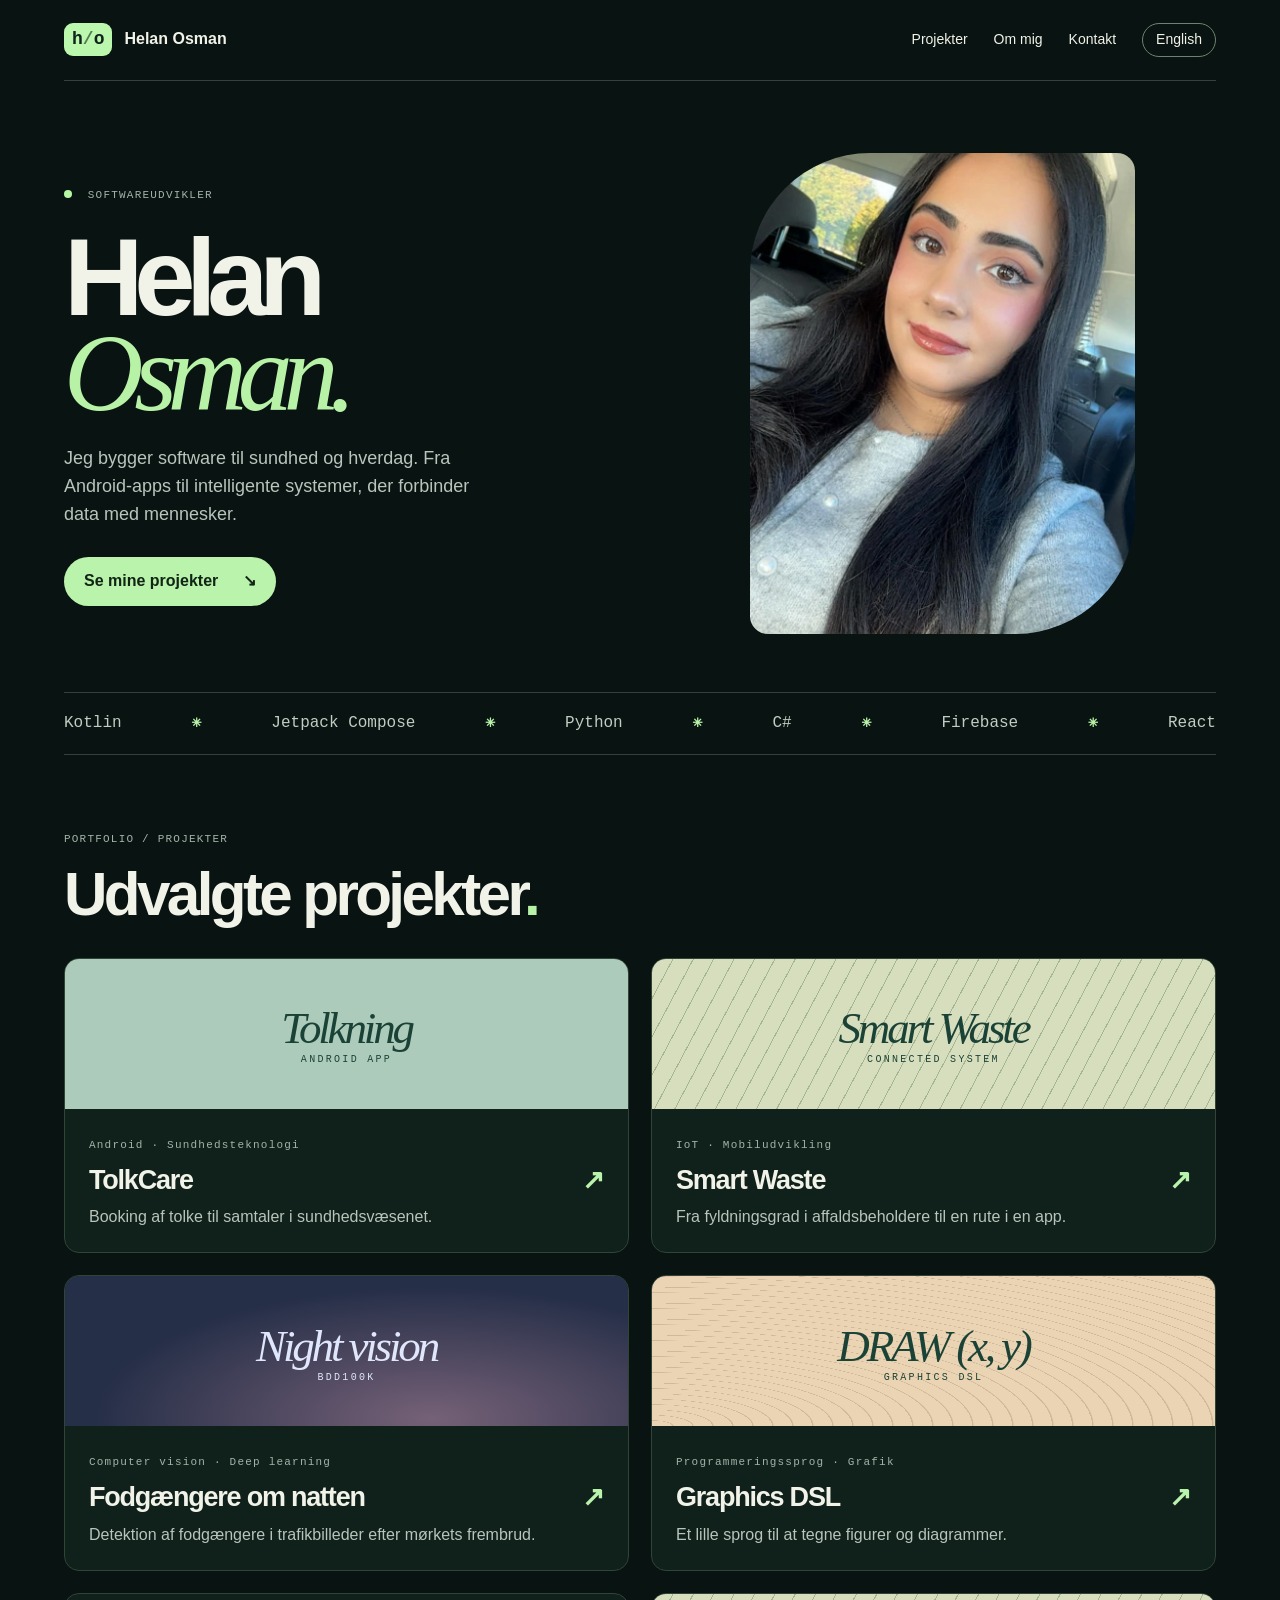
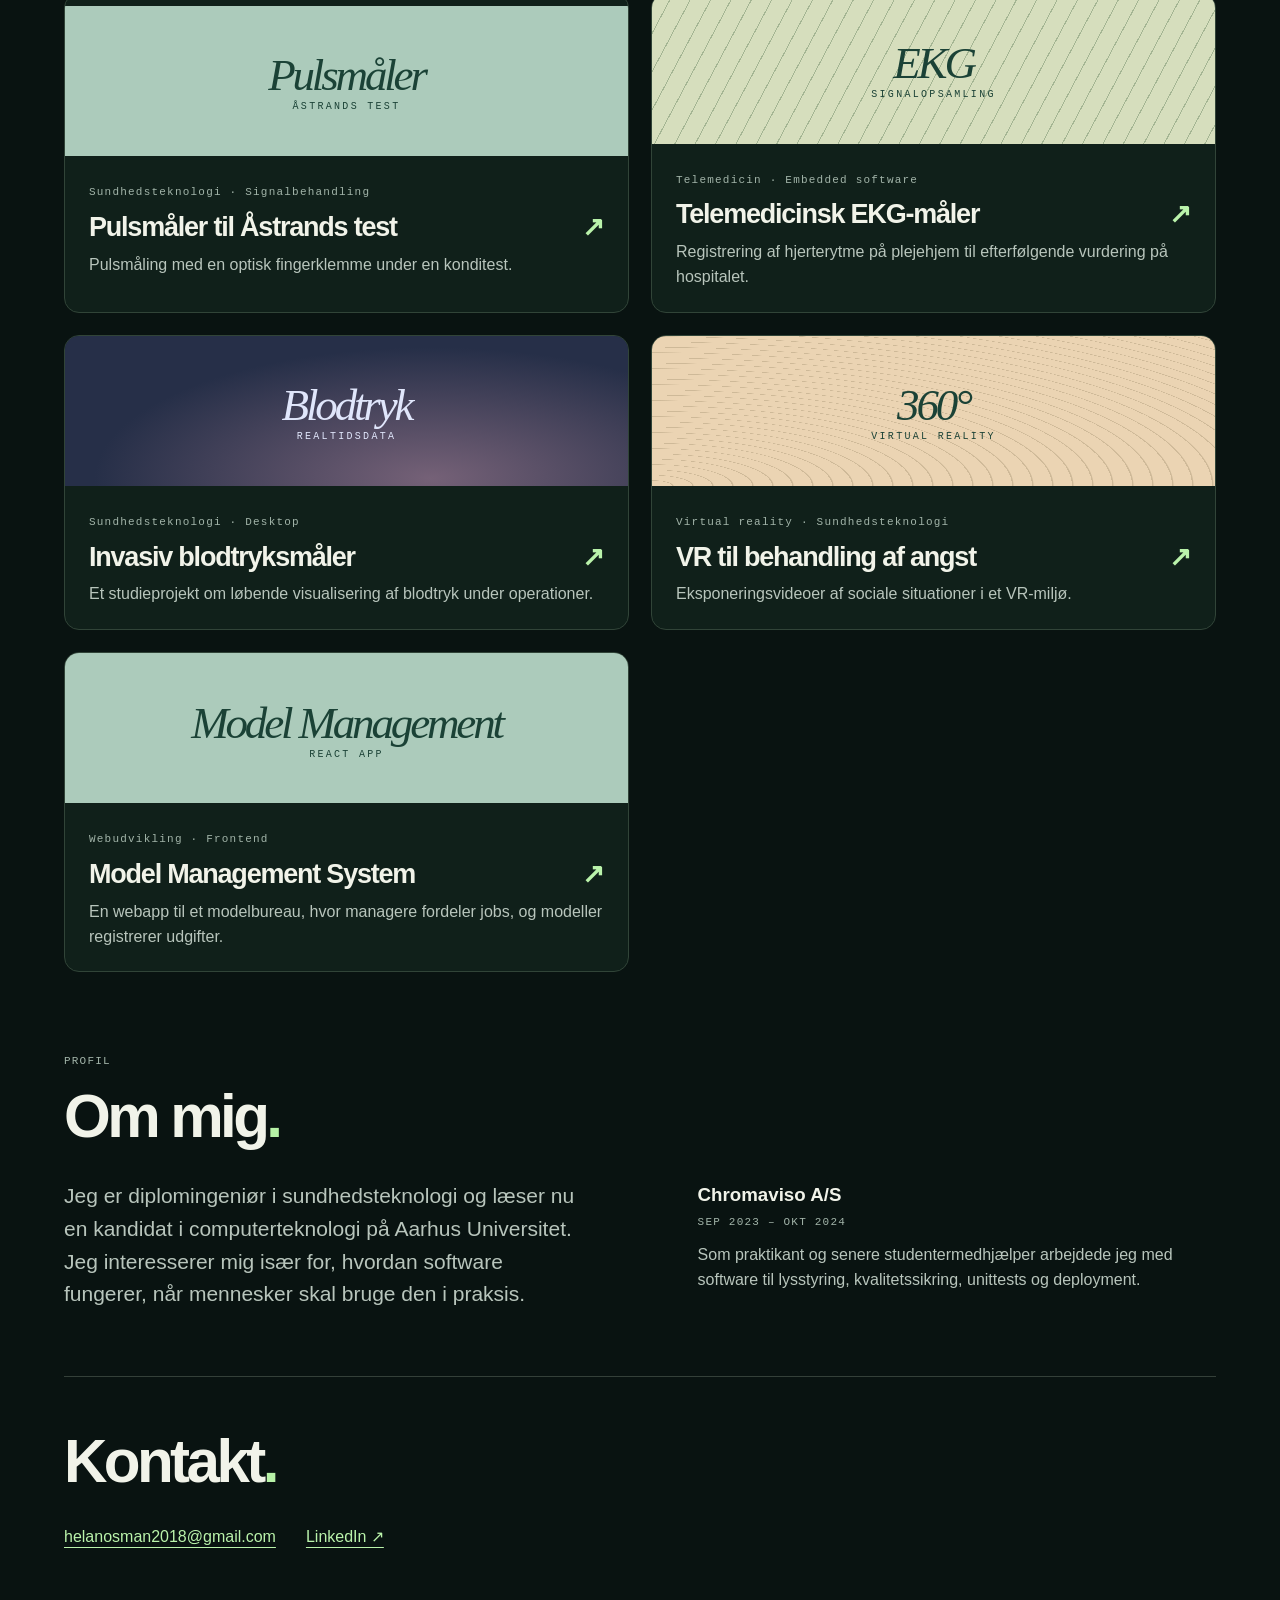
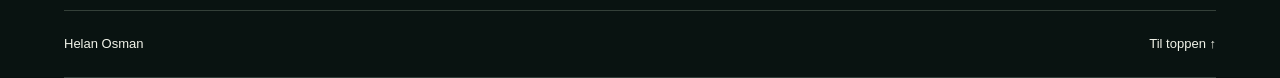
==== portfolio/index.html @ d74f63d2 "Publish bilingual portfolio at /portfolio/" ====
<!doctype html><html lang="da"><head><meta charset="utf-8"><meta name="viewport" content="width=device-width,initial-scale=1"><meta name="theme-color" content="#091311"><title>Helan Osman · Softwareudvikler</title><meta name="description" content="Helan Osmans portfolio med projekter inden for Android, sundhedsteknologi, IoT og machine learning."><link rel="stylesheet" href="style.css"></head><body><header><a class="brand" href="#top"><b>h<span>/</span>o</b> Helan Osman</a><nav><a href="#projekter">Projekter</a><a href="#profil">Om mig</a><a href="#contact">Kontakt</a><a class="language" href="en.html" hreflang="en" lang="en">English</a></nav></header><main id="top"><section class="hero"><div><small><i></i> SOFTWAREUDVIKLER</small><h1>Helan<br><em>Osman.</em></h1><p>Jeg bygger software til sundhed og hverdag. Fra Android-apps til intelligente systemer, der forbinder data med mennesker.</p><a class="cta" href="#projekter">Se mine projekter <strong>↘</strong></a></div><figure class="portrait"><img src="helan-osman.webp" alt="Portræt af Helan Osman" fetchpriority="high"></figure></section><aside>Kotlin <b>✳</b> Jetpack Compose <b>✳</b> Python <b>✳</b> C# <b>✳</b> Firebase <b>✳</b> React</aside><section id="projekter"><small>PORTFOLIO / PROJEKTER</small><h2>Udvalgte projekter<span>.</span></h2><div class="grid" id="cards"></div></section><section id="profil"><small>PROFIL</small><h2>Om mig<span>.</span></h2><div class="bio"><p>Jeg er diplomingeniør i sundhedsteknologi og læser nu en kandidat i computerteknologi på Aarhus Universitet. Jeg interesserer mig især for, hvordan software fungerer, når mennesker skal bruge den i praksis.</p><div><h3>Chromaviso A/S</h3><small>SEP 2023 – OKT 2024</small><p>Som praktikant og senere studentermedhjælper arbejdede jeg med software til lysstyring, kvalitetssikring, unittests og deployment.</p></div></div></section><section id="contact"><h2>Kontakt<span>.</span></h2><div class="contact-links"><a href="mailto:helanosman2018@gmail.com">helanosman2018@gmail.com</a><a href="https://www.linkedin.com/in/helan-osman-6b1342223/">LinkedIn ↗</a></div></section></main><footer>Helan Osman <a href="#top">Til toppen ↑</a></footer><dialog><button class="close" aria-label="Luk">×</button><small id="category"></small><h2 id="title"></h2><div class="project-layout"><div class="project-copy"><p id="detail"></p><div id="tags"></div><a id="demo" class="cta" target="_blank" rel="noopener noreferrer" hidden>Se demovideo på YouTube ↗</a><p id="repo"></p></div><div id="gallery"></div></div></dialog><script src="projects.js"></script><script src="app.js"></script></body></html>
---- portfolio/style.css ----
*{box-sizing:border-box}html{scroll-behavior:smooth;scroll-padding-top:32px}body{margin:0;background:#091311;color:#f1f3e9;font:16px/1.55 "DM Sans",Arial,sans-serif}header,main,footer{width:min(1160px,90%);margin:auto}header,nav,.brand,footer,aside{display:flex;align-items:center}header,footer{justify-content:space-between;padding:23px 0;border-bottom:1px solid #33413c}.brand{font-weight:bold;gap:12px}.brand b{background:#bcf7ae;color:#10231c;border-radius:9px;padding:3px 8px;font: bold 18px/1.5 monospace}.brand b span{color:#537c52}a{color:inherit;text-decoration:none}nav{gap:26px;font-size:14px}a:hover{color:#bef6ae}.hero{display:grid;grid-template-columns:1fr 1fr;align-items:center;padding:72px 0 58px;gap:5%}small,figcaption{font:11px/1.5 "IBM Plex Mono",monospace;letter-spacing:.11em;color:#a2b4a9}small i{display:inline-block;background:#b6f7a5;width:8px;height:8px;border-radius:50%;margin-right:8px}h1,h2,h3,p,figure{margin:0}h1{margin:23px 0;font-size:clamp(76px,8.6vw,130px);letter-spacing:-.085em;line-height:.87;font-weight:600}h1 em{font-family:Georgia,serif;font-weight:400;color:#b7f2a7}p{color:#b8c5bc}.hero p{max-width:415px;font-size:18px}.cta{display:inline-flex;align-items:center;gap:25px;background:#baf3ab;color:#112516;border-radius:40px;font-weight:650;padding:12px 20px;margin-top:28px}.cta:hover{background:#dcffd4;color:#112516}.hero figure{position:relative;min-width:0}canvas{width:100%;display:block;aspect-ratio:1.16}figcaption{display:flex;justify-content:center;gap:15px}figcaption span{color:#b6f7a5}aside{justify-content:space-between;gap:12px;flex-wrap:wrap;border-block:1px solid #344039;padding:18px 0;color:#c0cdc2;font-family:monospace}aside b,h2 span{color:#b7f2a7}main>section:not(.hero){padding:70px 0 5px}h2{font-size:clamp(36px,4.7vw,66px);letter-spacing:-.06em;line-height:1.1;margin:12px 0 30px}.grid{display:grid;grid-template-columns:repeat(2,1fr);gap:22px}.card{text-align:left;font:inherit;color:inherit;background:#10201a;border:1px solid #314438;border-radius:15px;overflow:hidden;padding:0;cursor:pointer}.card:hover{border-color:#afd59f}.card section{padding:22px 24px}.card h3{font-size:27px;letter-spacing:-.045em;margin:4px 0}.card h3 span{float:right;color:#baf3ab}.art{height:150px;display:grid;place-content:center;text-align:center;background:#accbbb;color:#1b4236;overflow:hidden}.art strong{font:italic 45px Georgia;letter-spacing:-.07em}.art label{font:10px monospace;letter-spacing:.23em}.a1{background:repeating-linear-gradient(118deg,#a4b593 0 1px,#d6debd 1px 18px)}.a2{background:radial-gradient(at 65% 95%,#756177,#262f48 65%);color:#e0e6fb}.a3{background:repeating-radial-gradient(at 0 100%,#ceb998 0 1px,#ebd4b3 2px 20px)}.bio{display:grid;grid-template-columns:1fr 1fr;gap:10%;padding-bottom:60px}.bio>p{font-size:21px}.bio small{display:block;margin:5px 0 12px}footer{border-top:1px solid #344039;font-size:13px}dialog{background:#15241d;color:#f1f3e9;border:1px solid #52745b;border-radius:18px;padding:40px;width:min(540px,90%)}dialog::backdrop{background:#030c09cc}dialog h2{font-size:38px;margin:16px 0}.close{float:right;border:0;border-radius:50%;background:#2f4338;color:white;font-size:24px;cursor:pointer;width:36px;height:36px}#tags{margin-top:24px;color:#baf3ab;font:14px monospace}@media(max-width:700px){.hero{grid-template-columns:1fr;padding:42px 0 25px;gap:14px}.hero figure{width:min(100%,360px);margin:auto}.grid,.bio{grid-template-columns:1fr}.bio{gap:25px}aside{justify-content:center;font-size:12px}main>section:not(.hero){padding-top:45px}nav{gap:16px}canvas{aspect-ratio:1.7}}@media(prefers-reduced-motion:reduce){html{scroll-behavior:auto}}

.hero .portrait{width:min(100%,385px);justify-self:center}.portrait img{display:block;width:100%;aspect-ratio:4/5;object-fit:cover;object-position:50% 30%;border-radius:120px 18px 120px 18px}@media(max-width:700px){.hero .portrait{width:min(100%,300px);margin-top:18px}}
[hidden]{display:none!important}
.language{border:1px solid #69866d;border-radius:22px;padding:5px 13px}#gallery img{max-width:100%;max-height:50vh;display:block;object-fit:contain;margin:18px auto 0}dialog{max-height:85vh;overflow:auto}#repo{font-size:14px;margin-top:16px}#repo a{text-decoration:underline}@media(max-width:430px){header{flex-wrap:wrap;gap:12px}nav{gap:11px}.language{padding:4px 8px}}

#contact{padding:40px 0 60px;border-top:1px solid #344039}.contact-links{display:flex;flex-wrap:wrap;gap:12px 30px}.contact-links a{color:#baf3ab;text-decoration:underline;text-underline-offset:5px}.contact-links a:hover{color:white}@media(max-width:560px){header{flex-wrap:wrap;gap:12px}nav{flex-wrap:wrap}}

dialog {
  width: min(1040px, calc(100% - 32px));
  max-height: 90dvh;
  padding: clamp(20px, 3.5vw, 42px);
  border-radius: 10px;
  scrollbar-color: #5d7868 #15241d;
}
dialog h2 { margin: 12px 42px 24px 0; font-size: clamp(29px, 4vw, 44px); }
.project-layout { display: grid; align-items: start; gap: 22px; }
.project-copy { min-width: 0; max-width: 68ch; }
#gallery { display: grid; gap: 12px; min-width: 0; }
#gallery:empty { display: none; }
#gallery a { display: block; border-radius: 5px; overflow: hidden; background: #edf0e9; }
#gallery img { width: 100%; max-height: 46dvh; margin: 0 auto; }
dialog:not(:has(#gallery img)) { width: min(800px, calc(100% - 32px)); }
@media (min-width: 620px) {
  .project-layout:has(#gallery img) { grid-template-columns: minmax(0, 1fr) minmax(0, 1.12fr); gap: clamp(22px, 3vw, 38px); }
}
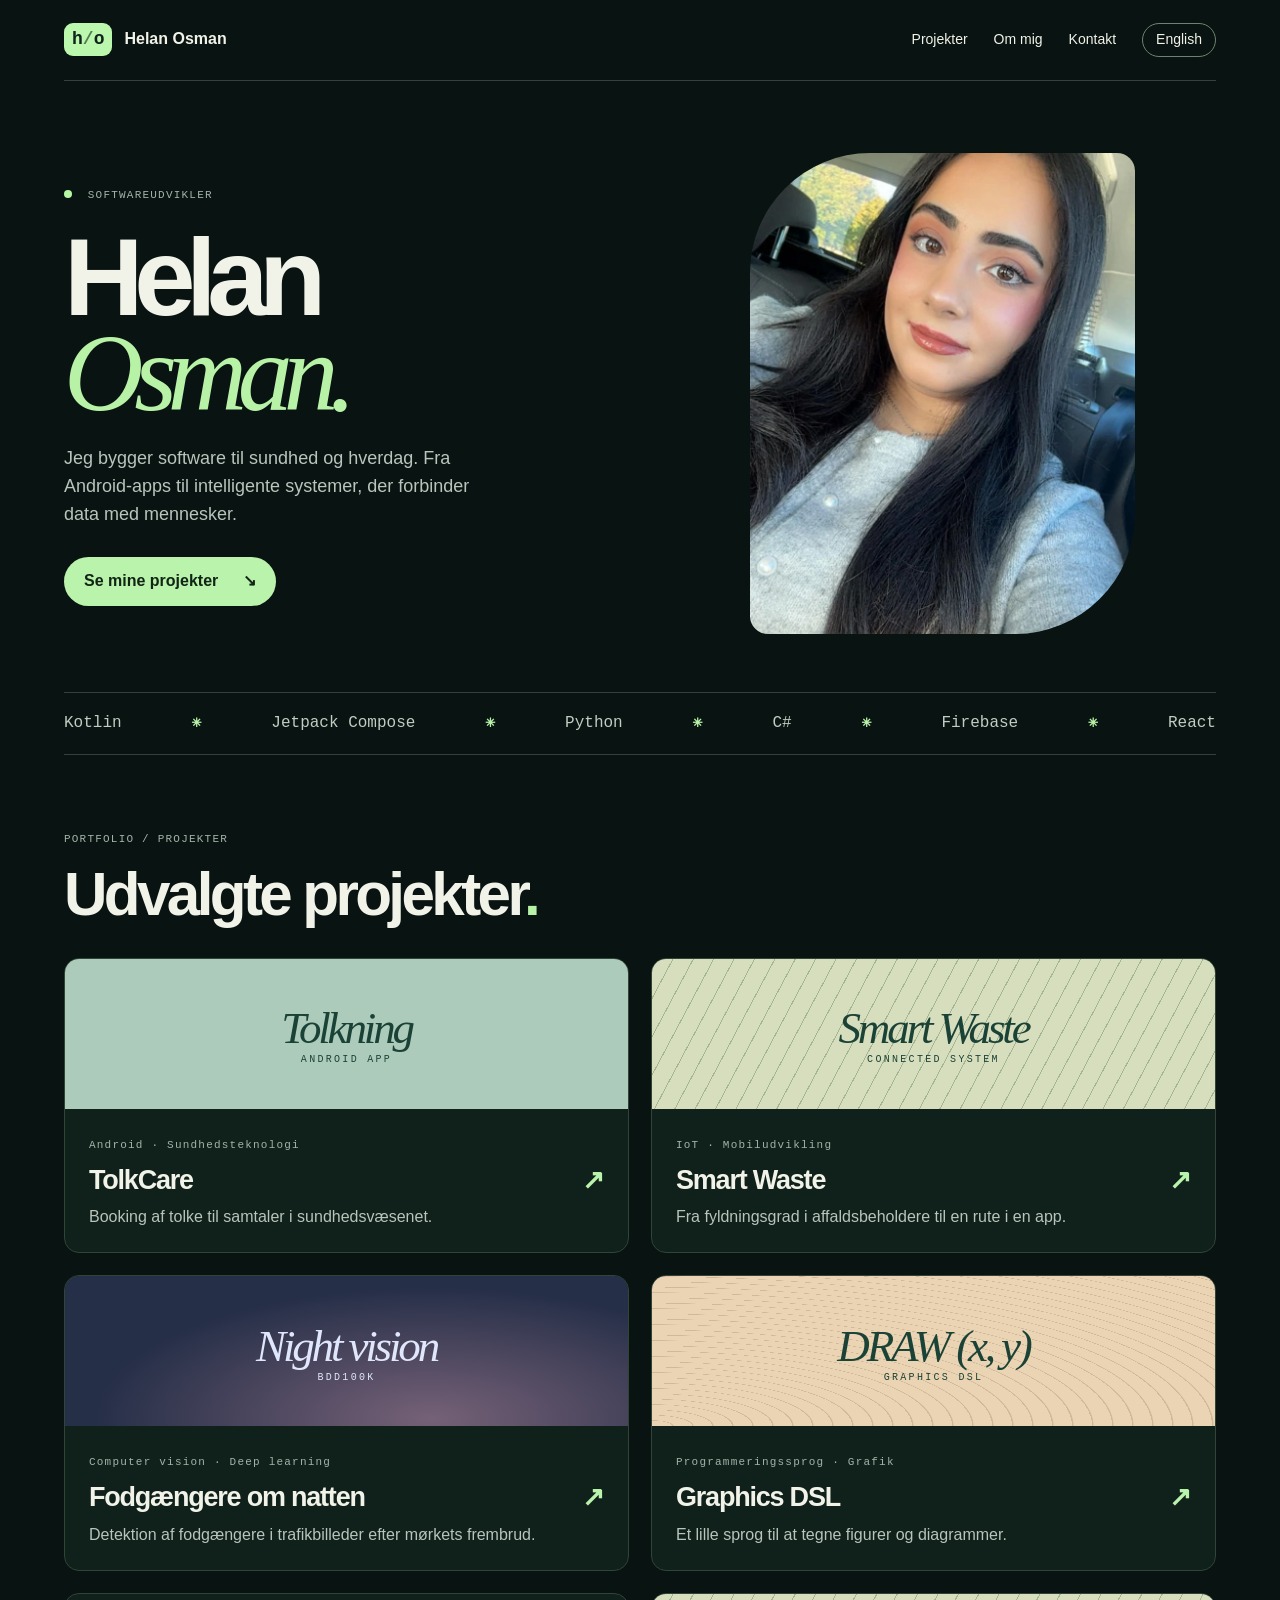
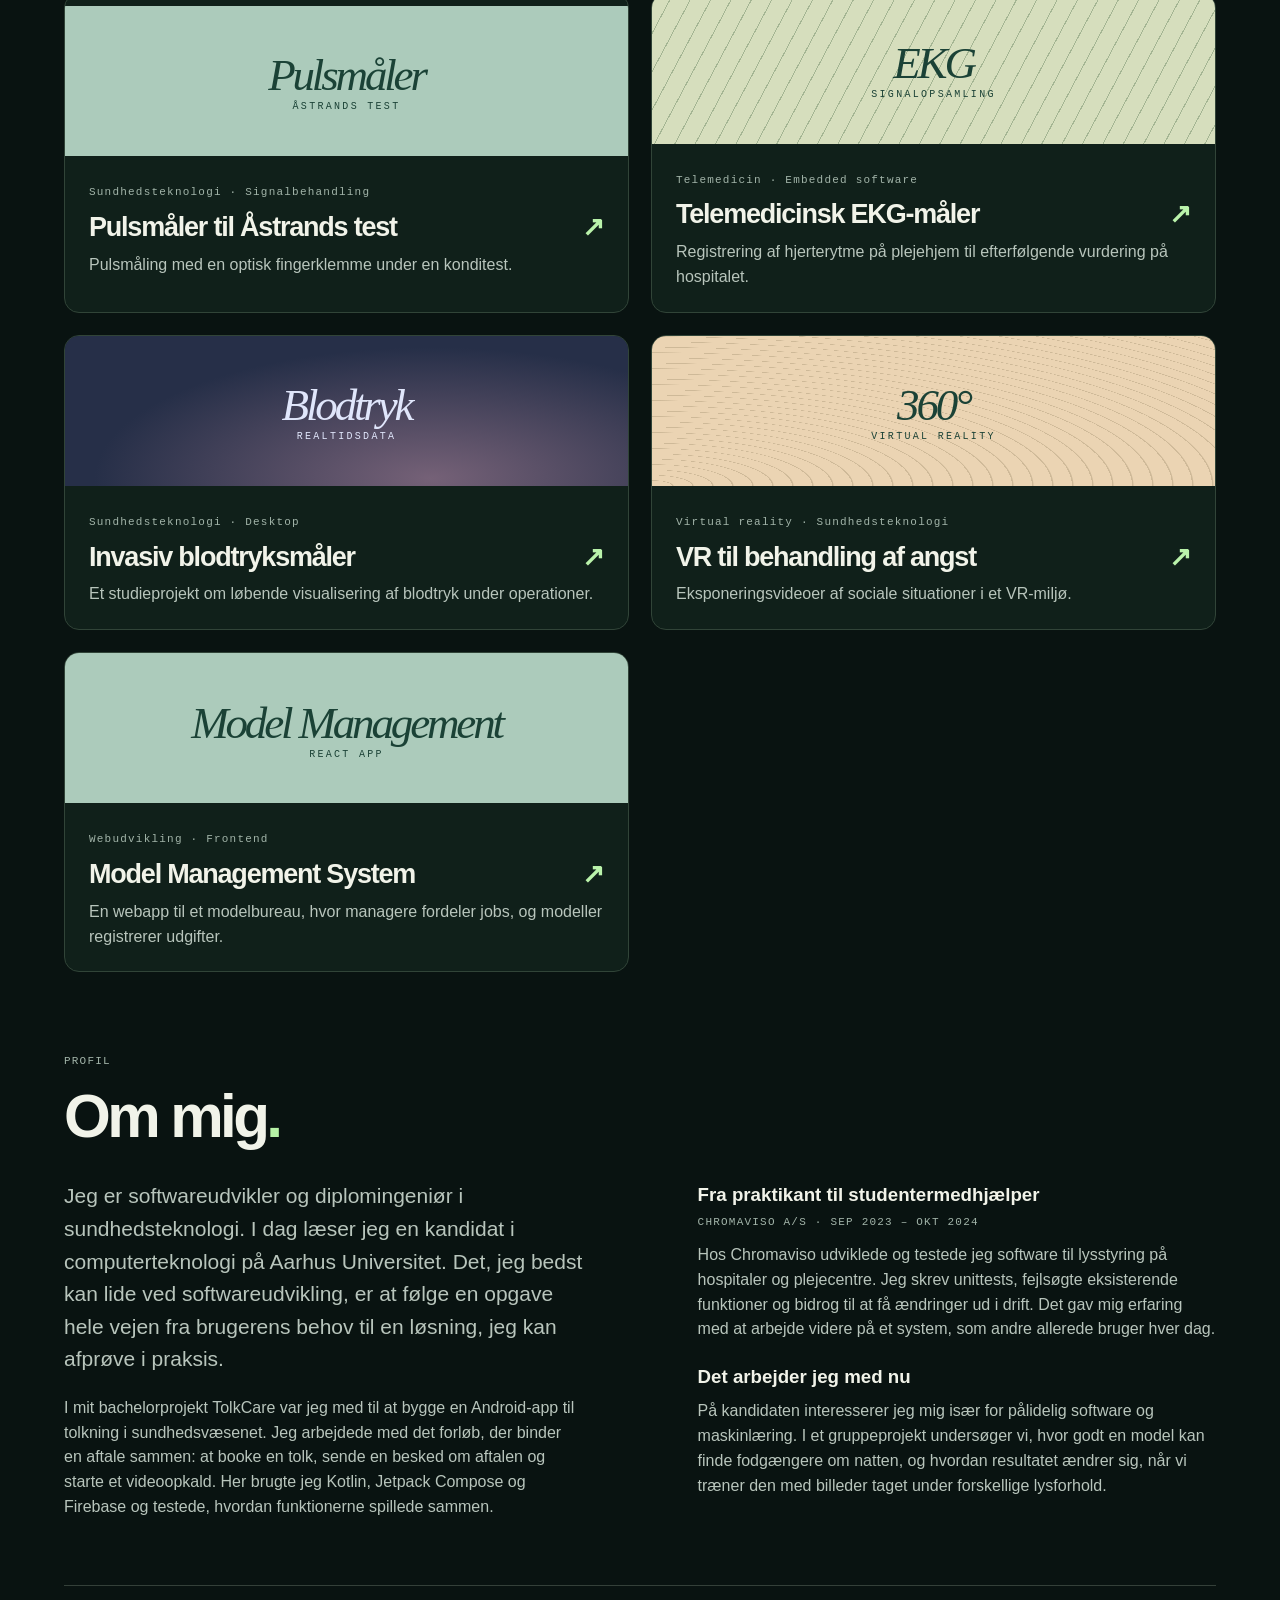
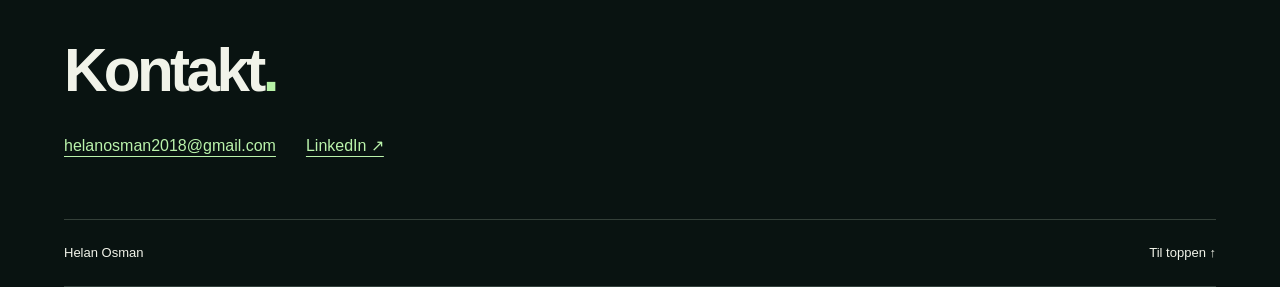
==== commit e28b0bdf: "Expand Helan’s biography in Danish and English" ====
--- a/portfolio/index.html
+++ b/portfolio/index.html
@@ -1 +1 @@
-<!doctype html><html lang="da"><head><meta charset="utf-8"><meta name="viewport" content="width=device-width,initial-scale=1"><meta name="theme-color" content="#091311"><title>Helan Osman · Softwareudvikler</title><meta name="description" content="Helan Osmans portfolio med projekter inden for Android, sundhedsteknologi, IoT og machine learning."><link rel="stylesheet" href="style.css"></head><body><header><a class="brand" href="#top"><b>h<span>/</span>o</b> Helan Osman</a><nav><a href="#projekter">Projekter</a><a href="#profil">Om mig</a><a href="#contact">Kontakt</a><a class="language" href="en.html" hreflang="en" lang="en">English</a></nav></header><main id="top"><section class="hero"><div><small><i></i> SOFTWAREUDVIKLER</small><h1>Helan<br><em>Osman.</em></h1><p>Jeg bygger software til sundhed og hverdag. Fra Android-apps til intelligente systemer, der forbinder data med mennesker.</p><a class="cta" href="#projekter">Se mine projekter <strong>↘</strong></a></div><figure class="portrait"><img src="helan-osman.webp" alt="Portræt af Helan Osman" fetchpriority="high"></figure></section><aside>Kotlin <b>✳</b> Jetpack Compose <b>✳</b> Python <b>✳</b> C# <b>✳</b> Firebase <b>✳</b> React</aside><section id="projekter"><small>PORTFOLIO / PROJEKTER</small><h2>Udvalgte projekter<span>.</span></h2><div class="grid" id="cards"></div></section><section id="profil"><small>PROFIL</small><h2>Om mig<span>.</span></h2><div class="bio"><p>Jeg er diplomingeniør i sundhedsteknologi og læser nu en kandidat i computerteknologi på Aarhus Universitet. Jeg interesserer mig især for, hvordan software fungerer, når mennesker skal bruge den i praksis.</p><div><h3>Chromaviso A/S</h3><small>SEP 2023 – OKT 2024</small><p>Som praktikant og senere studentermedhjælper arbejdede jeg med software til lysstyring, kvalitetssikring, unittests og deployment.</p></div></div></section><section id="contact"><h2>Kontakt<span>.</span></h2><div class="contact-links"><a href="mailto:helanosman2018@gmail.com">helanosman2018@gmail.com</a><a href="https://www.linkedin.com/in/helan-osman-6b1342223/">LinkedIn ↗</a></div></section></main><footer>Helan Osman <a href="#top">Til toppen ↑</a></footer><dialog><button class="close" aria-label="Luk">×</button><small id="category"></small><h2 id="title"></h2><div class="project-layout"><div class="project-copy"><p id="detail"></p><div id="tags"></div><a id="demo" class="cta" target="_blank" rel="noopener noreferrer" hidden>Se demovideo på YouTube ↗</a><p id="repo"></p></div><div id="gallery"></div></div></dialog><script src="projects.js"></script><script src="app.js"></script></body></html>
+<!doctype html><html lang="da"><head><meta charset="utf-8"><meta name="viewport" content="width=device-width,initial-scale=1"><meta name="theme-color" content="#091311"><title>Helan Osman · Softwareudvikler</title><meta name="description" content="Helan Osmans portfolio med projekter inden for Android, sundhedsteknologi, IoT og machine learning."><link rel="stylesheet" href="style.css"></head><body><header><a class="brand" href="#top"><b>h<span>/</span>o</b> Helan Osman</a><nav><a href="#projekter">Projekter</a><a href="#profil">Om mig</a><a href="#contact">Kontakt</a><a class="language" href="en.html" hreflang="en" lang="en">English</a></nav></header><main id="top"><section class="hero"><div><small><i></i> SOFTWAREUDVIKLER</small><h1>Helan<br><em>Osman.</em></h1><p>Jeg bygger software til sundhed og hverdag. Fra Android-apps til intelligente systemer, der forbinder data med mennesker.</p><a class="cta" href="#projekter">Se mine projekter <strong>↘</strong></a></div><figure class="portrait"><img src="helan-osman.webp" alt="Portræt af Helan Osman" fetchpriority="high"></figure></section><aside>Kotlin <b>✳</b> Jetpack Compose <b>✳</b> Python <b>✳</b> C# <b>✳</b> Firebase <b>✳</b> React</aside><section id="projekter"><small>PORTFOLIO / PROJEKTER</small><h2>Udvalgte projekter<span>.</span></h2><div class="grid" id="cards"></div></section><section id="profil"><small>PROFIL</small><h2>Om mig<span>.</span></h2><div class="bio"><div class="bio-intro"><p>Jeg er softwareudvikler og diplomingeniør i sundhedsteknologi. I dag læser jeg en kandidat i computerteknologi på Aarhus Universitet. Det, jeg bedst kan lide ved softwareudvikling, er at følge en opgave hele vejen fra brugerens behov til en løsning, jeg kan afprøve i praksis.</p><p>I mit bachelorprojekt TolkCare var jeg med til at bygge en Android-app til tolkning i sundhedsvæsenet. Jeg arbejdede med det forløb, der binder en aftale sammen: at booke en tolk, sende en besked om aftalen og starte et videoopkald. Her brugte jeg Kotlin, Jetpack Compose og Firebase og testede, hvordan funktionerne spillede sammen.</p></div><div><h3>Fra praktikant til studentermedhjælper</h3><small>CHROMAVISO A/S · SEP 2023 – OKT 2024</small><p>Hos Chromaviso udviklede og testede jeg software til lysstyring på hospitaler og plejecentre. Jeg skrev unittests, fejlsøgte eksisterende funktioner og bidrog til at få ændringer ud i drift. Det gav mig erfaring med at arbejde videre på et system, som andre allerede bruger hver dag.</p><h3>Det arbejder jeg med nu</h3><p>På kandidaten interesserer jeg mig især for pålidelig software og maskinlæring. I et gruppeprojekt undersøger vi, hvor godt en model kan finde fodgængere om natten, og hvordan resultatet ændrer sig, når vi træner den med billeder taget under forskellige lysforhold.</p></div></div></section><section id="contact"><h2>Kontakt<span>.</span></h2><div class="contact-links"><a href="mailto:helanosman2018@gmail.com">helanosman2018@gmail.com</a><a href="https://www.linkedin.com/in/helan-osman-6b1342223/">LinkedIn ↗</a></div></section></main><footer>Helan Osman <a href="#top">Til toppen ↑</a></footer><dialog><button class="close" aria-label="Luk">×</button><small id="category"></small><h2 id="title"></h2><div class="project-layout"><div class="project-copy"><p id="detail"></p><div id="tags"></div><a id="demo" class="cta" target="_blank" rel="noopener noreferrer" hidden>Se demovideo på YouTube ↗</a><p id="repo"></p></div><div id="gallery"></div></div></dialog><script src="projects.js"></script><script src="app.js"></script></body></html>
--- a/portfolio/style.css
+++ b/portfolio/style.css
@@ -24,3 +24,5 @@
 @media (min-width: 620px) {
   .project-layout:has(#gallery img) { grid-template-columns: minmax(0, 1fr) minmax(0, 1.12fr); gap: clamp(22px, 3vw, 38px); }
 }
+
+.bio-intro p:first-child{font-size:21px}.bio-intro p+p,.bio p+h3{margin-top:1.25rem}.bio h3+p{margin-top:.5rem}
